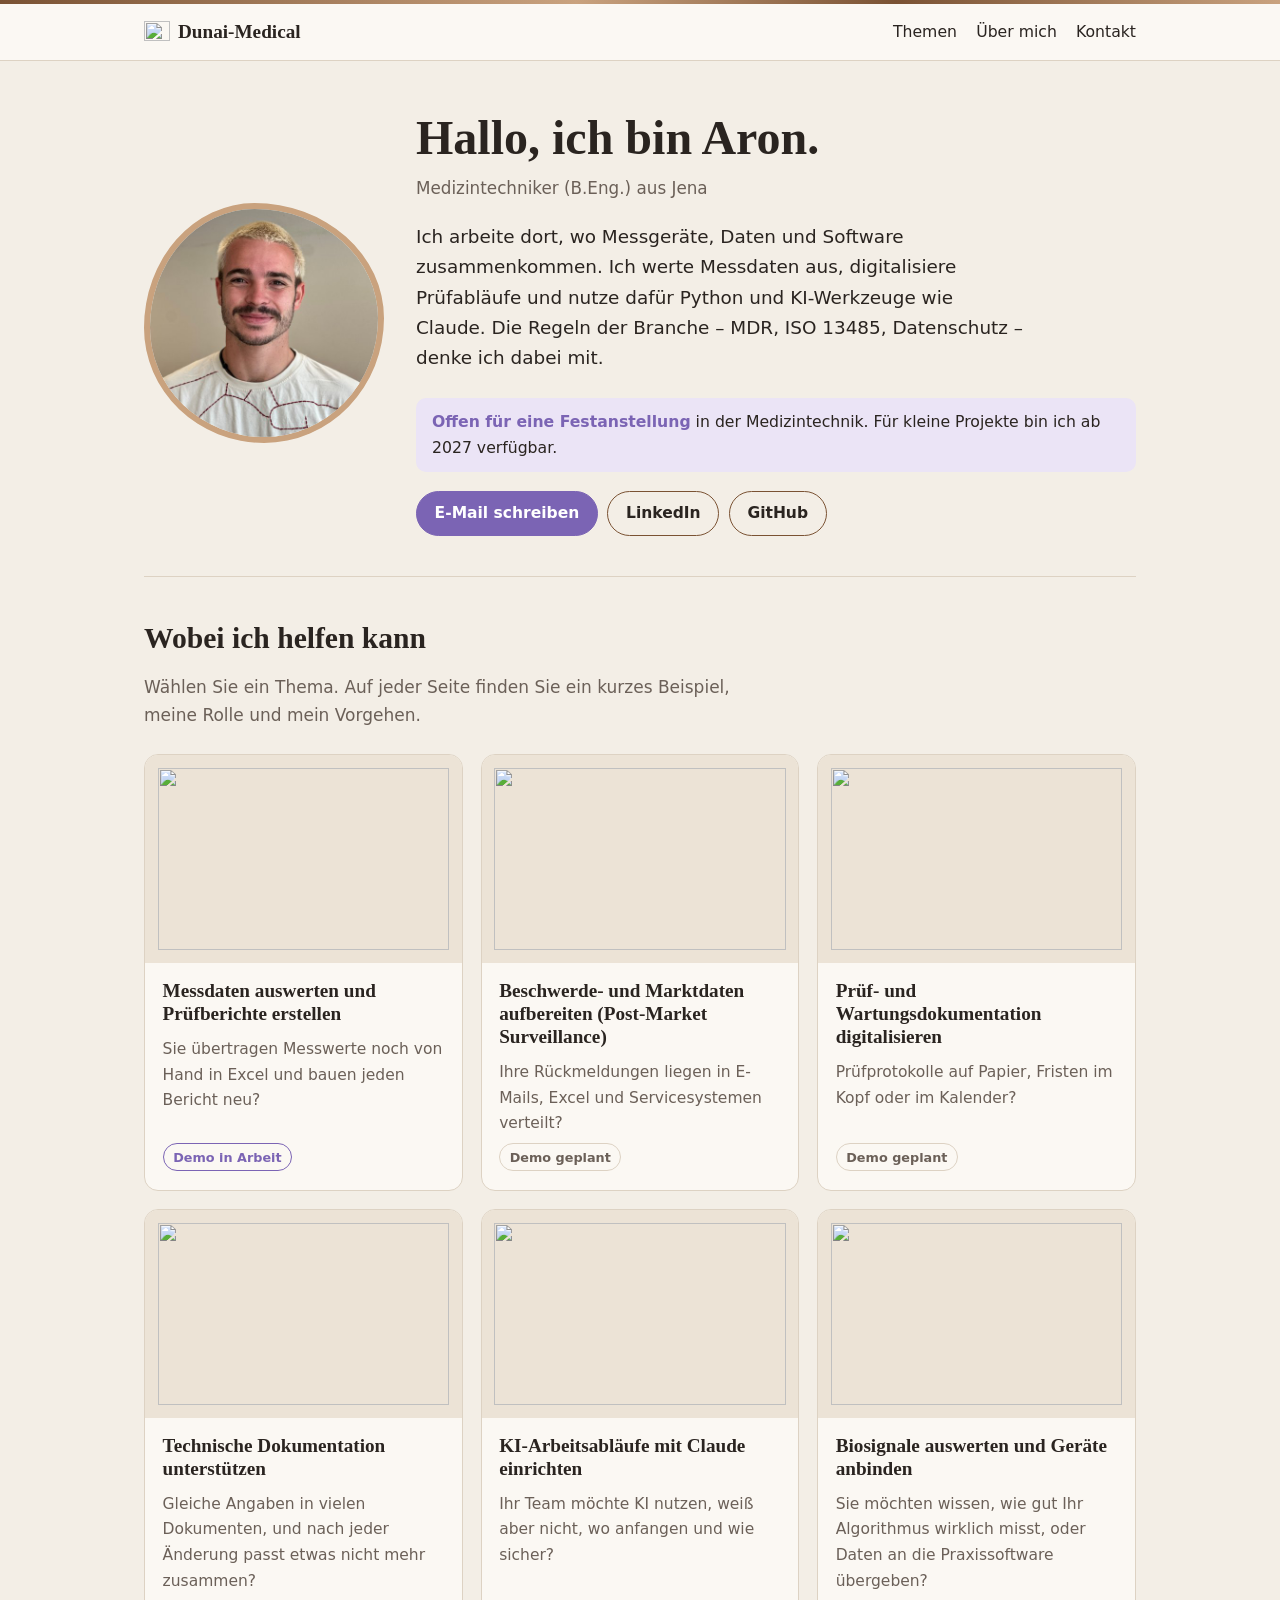
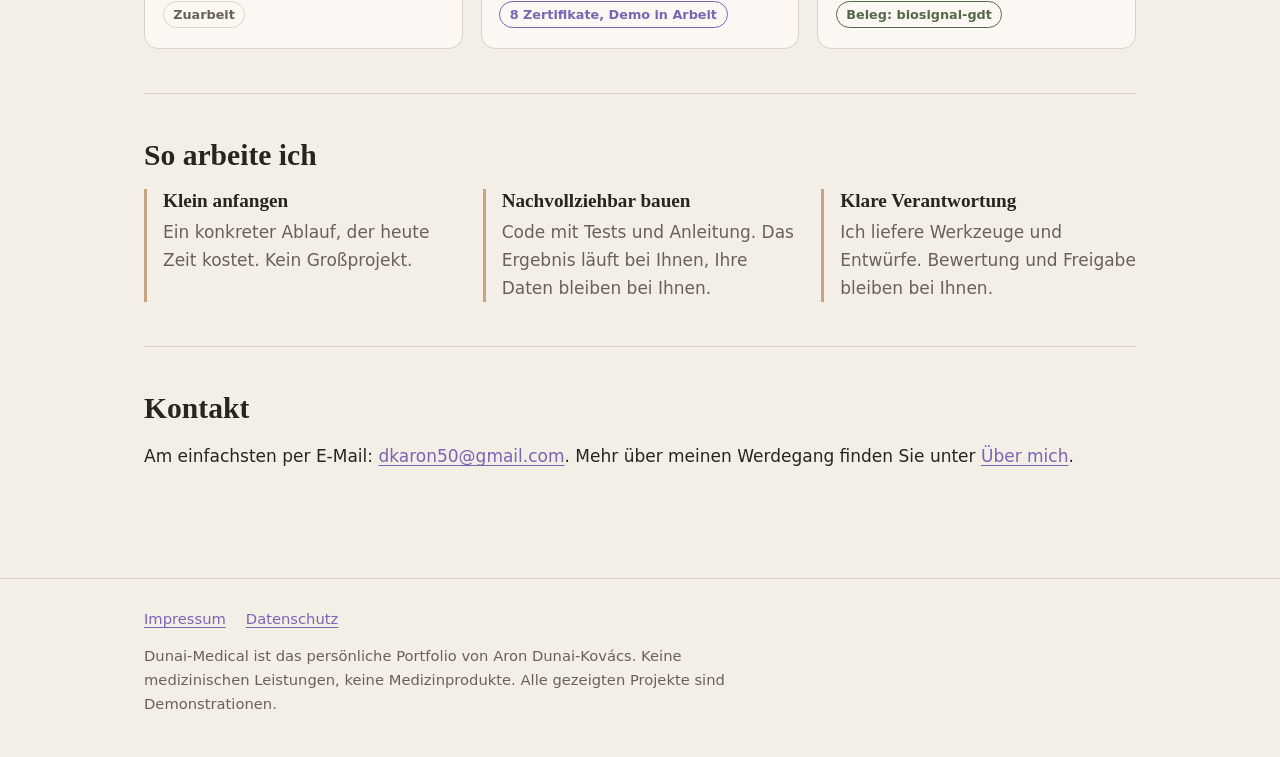
==== index.html @ de385386 "Add files via upload" ====
<!doctype html>
<html lang="de">
<head>
<meta charset="utf-8">
<meta name="viewport" content="width=device-width, initial-scale=1">
<title>Dunai-Medical – Aron Dunai-Kovács, Medizintechniker</title>
<meta name="description" content="Aron Dunai-Kovács, Medizintechniker (B.Eng.) aus Jena: Messdaten, Prüfdokumentation, PMS-Daten und KI-Arbeitsabläufe mit Python und Claude.">
<link rel="icon" href="img/logo.svg" type="image/svg+xml">
<link rel="stylesheet" href="style.css">
</head>
<body>
<header class="topbar">
  <div class="wrap">
    <a class="brand" href="index.html"><img src="img/logo.svg" alt="" width="26" height="26">Dunai-Medical</a>
    <nav class="nav" aria-label="Hauptnavigation"><a href="index.html#themen">Themen</a><a href="ueber-mich.html">Über mich</a><a href="index.html#kontakt">Kontakt</a></nav>
  </div>
</header>
<main>
<div class="wrap">
  <section class="intro">
    <img class="portrait" src="profilfoto.jpg" alt="Porträt von Aron Dunai-Kovács" width="480" height="480">
    <div>
      <h1>Hallo, ich bin Aron.</h1>
      <p class="role">Medizintechniker (B.Eng.) aus Jena</p>
      <p class="lead">Ich arbeite dort, wo Messgeräte, Daten und Software zusammenkommen. Ich werte Messdaten aus, digitalisiere Prüfabläufe und nutze dafür Python und KI-Werkzeuge wie Claude. Die Regeln der Branche – MDR, ISO&nbsp;13485, Datenschutz – denke ich dabei mit.</p>
      <p class="availability"><strong>Offen für eine Festanstellung</strong> in der Medizintechnik. Für kleine Projekte bin ich ab 2027 verfügbar.</p>
      <ul class="buttons">
        <li><a class="btn primary" href="mailto:dkaron50@gmail.com">E-Mail schreiben</a></li>
        <li><a class="btn" href="https://www.linkedin.com/in/aron-dunai-kov%C3%A1cs-16ba5930b">LinkedIn</a></li>
        <li><a class="btn" href="https://github.com/Aronarii">GitHub</a></li>
      </ul>
    </div>
  </section>

  <section class="block" id="themen">
    <h2>Wobei ich helfen kann</h2>
    <p class="section-lead">Wählen Sie ein Thema. Auf jeder Seite finden Sie ein kurzes Beispiel, meine Rolle und mein Vorgehen.</p>
    <ul class="topics">
      <li class="topic">
        <div class="art"><img src="img/messdaten.svg" alt="" width="320" height="200" loading="lazy"></div>
        <div class="body">
          <h3><a href="messdaten.html">Messdaten auswerten und Prüfberichte erstellen</a></h3>
          <p>Sie übertragen Messwerte noch von Hand in Excel und bauen jeden Bericht neu?</p>
          <span class="status wip">Demo in Arbeit</span>
        </div>
      </li>
      <li class="topic">
        <div class="art"><img src="img/pms.svg" alt="" width="320" height="200" loading="lazy"></div>
        <div class="body">
          <h3><a href="pms.html">Beschwerde- und Marktdaten aufbereiten (Post-Market Surveillance)</a></h3>
          <p>Ihre Rückmeldungen liegen in E-Mails, Excel und Servicesystemen verteilt?</p>
          <span class="status plan">Demo geplant</span>
        </div>
      </li>
      <li class="topic">
        <div class="art"><img src="img/pruefung.svg" alt="" width="320" height="200" loading="lazy"></div>
        <div class="body">
          <h3><a href="pruefung.html">Prüf- und Wartungsdokumentation digitalisieren</a></h3>
          <p>Prüfprotokolle auf Papier, Fristen im Kopf oder im Kalender?</p>
          <span class="status plan">Demo geplant</span>
        </div>
      </li>
      <li class="topic">
        <div class="art"><img src="img/technische-doku.svg" alt="" width="320" height="200" loading="lazy"></div>
        <div class="body">
          <h3><a href="technische-doku.html">Technische Dokumentation unterstützen</a></h3>
          <p>Gleiche Angaben in vielen Dokumenten, und nach jeder Änderung passt etwas nicht mehr zusammen?</p>
          <span class="status plan">Zuarbeit</span>
        </div>
      </li>
      <li class="topic">
        <div class="art"><img src="img/ki-ablaeufe.svg" alt="" width="320" height="200" loading="lazy"></div>
        <div class="body">
          <h3><a href="ki-ablaeufe.html">KI-Arbeitsabläufe mit Claude einrichten</a></h3>
          <p>Ihr Team möchte KI nutzen, weiß aber nicht, wo anfangen und wie sicher?</p>
          <span class="status wip">8 Zertifikate, Demo in Arbeit</span>
        </div>
      </li>
      <li class="topic">
        <div class="art"><img src="img/biosignale.svg" alt="" width="320" height="200" loading="lazy"></div>
        <div class="body">
          <h3><a href="biosignale.html">Biosignale auswerten und Geräte anbinden</a></h3>
          <p>Sie möchten wissen, wie gut Ihr Algorithmus wirklich misst, oder Daten an die Praxissoftware übergeben?</p>
          <span class="status done">Beleg: biosignal-gdt</span>
        </div>
      </li>
    </ul>
  </section>

  <section class="block">
    <h2>So arbeite ich</h2>
    <ul class="principles">
      <li><h3>Klein anfangen</h3><p>Ein konkreter Ablauf, der heute Zeit kostet. Kein Großprojekt.</p></li>
      <li><h3>Nachvollziehbar bauen</h3><p>Code mit Tests und Anleitung. Das Ergebnis läuft bei Ihnen, Ihre Daten bleiben bei Ihnen.</p></li>
      <li><h3>Klare Verantwortung</h3><p>Ich liefere Werkzeuge und Entwürfe. Bewertung und Freigabe bleiben bei Ihnen.</p></li>
    </ul>
  </section>

  <section class="block" id="kontakt">
    <h2>Kontakt</h2>
    <p>Am einfachsten per E-Mail: <a href="mailto:dkaron50@gmail.com">dkaron50@gmail.com</a>. Mehr über meinen Werdegang finden Sie unter <a href="ueber-mich.html">Über mich</a>.</p>
  </section>
</div>
</main>
<footer>
  <div class="wrap">
    <nav><a href="impressum.html">Impressum</a><a href="datenschutz.html">Datenschutz</a></nav>
    <p>Dunai-Medical ist das persönliche Portfolio von Aron Dunai-Kovács. Keine medizinischen Leistungen, keine Medizinprodukte. Alle gezeigten Projekte sind Demonstrationen.</p>
  </div>
</footer>
</body>
</html>
---- style.css ----
/* Dunai-Medical – Stylesheet. Holz, Natur, Flieder. Keine externen Schriften, keine Tracker. */
:root {
  --paper: #f3eee6;
  --surface: #fbf8f3;
  --ink: #2a2420;
  --muted: #6b6058;
  --rule: #ddd2c3;
  --wood: #7a5233;
  --oak: #c9a27e;
  --moss: #55684a;
  --lilac: #7b64b4;
  --lilac-soft: #ebe4f6;
  --tile: #ece3d6;
  --serif: "Iowan Old Style", "Palatino Linotype", Palatino, Charter, Georgia, serif;
  --sans: system-ui, -apple-system, "Segoe UI", Roboto, "Helvetica Neue", Arial, sans-serif;
}
@media (prefers-color-scheme: dark) {
  :root:not([data-theme="light"]) {
    --paper: #1d1916; --surface: #26211d; --ink: #efe8df; --muted: #b5a99d;
    --rule: #3a322b; --wood: #c9a27e; --oak: #8a6a4c; --moss: #95ab86;
    --lilac: #b9a6e6; --lilac-soft: #332a45; --tile: #e6dccd;
  }
}
:root[data-theme="dark"] {
  --paper: #1d1916; --surface: #26211d; --ink: #efe8df; --muted: #b5a99d;
  --rule: #3a322b; --wood: #c9a27e; --oak: #8a6a4c; --moss: #95ab86;
  --lilac: #b9a6e6; --lilac-soft: #332a45; --tile: #e6dccd;
}

* { box-sizing: border-box; }
html { -webkit-text-size-adjust: 100%; }
body { margin: 0; background: var(--paper); color: var(--ink); font: 1.0625rem/1.65 var(--sans); }
img, svg { max-width: 100%; height: auto; display: block; }
a { color: var(--lilac); text-underline-offset: 0.18em; }
a:hover { text-decoration-thickness: 2px; }
:focus-visible { outline: 2px solid var(--lilac); outline-offset: 3px; border-radius: 4px; }

.wrap { max-width: 64rem; margin: 0 auto; padding: 0 1rem; }
.narrow > * { max-width: 44rem; }

h1, h2, h3 { font-family: var(--serif); font-weight: 600; line-height: 1.2; color: var(--ink); }
h1 { font-size: clamp(2rem, 5.5vw, 3rem); margin: 0 0 0.5rem; }
h2 { font-size: clamp(1.45rem, 3.5vw, 1.85rem); margin: 0 0 1rem; }
h3 { font-size: 1.2rem; margin: 0 0 0.35rem; }
p { margin: 0 0 1rem; }

/* Kopfzeile: schmale Holzleiste */
.topbar { border-bottom: 1px solid var(--rule); background: var(--surface); position: relative; }
.topbar::before { content: ""; position: absolute; inset: 0 0 auto 0; height: 4px;
  background: linear-gradient(90deg, var(--wood), var(--oak) 45%, var(--wood) 70%, var(--oak)); }
.topbar .wrap { display: flex; align-items: center; justify-content: space-between; gap: 1rem; padding-top: 1rem; padding-bottom: 0.8rem; flex-wrap: wrap; }
.brand { font-family: var(--serif); font-size: 1.2rem; font-weight: 600; color: var(--ink); text-decoration: none; display: flex; align-items: center; gap: 0.5rem; }
.brand svg { width: 1.6rem; height: 1.6rem; }
.nav { display: flex; gap: 1.2rem; flex-wrap: wrap; }
.nav a { color: var(--ink); text-decoration: none; font-size: 0.98rem; }
.nav a:hover, .nav a[aria-current="page"] { color: var(--lilac); text-decoration: underline; }

/* Startseite: Vorstellung */
.intro { display: grid; gap: 2rem; align-items: center; padding: 3rem 0 2.5rem; }
@media (min-width: 46rem) { .intro { grid-template-columns: 15rem 1fr; } }
.portrait { width: 15rem; max-width: 70vw; aspect-ratio: 1; object-fit: cover;
  border-radius: 46% 54% 50% 50% / 52% 48% 52% 48%; border: 6px solid var(--oak); background: var(--tile); }
.role { color: var(--muted); font-size: 1.05rem; margin-bottom: 1.2rem; }
.lead { font-size: 1.15rem; max-width: 38rem; }
.availability { display: inline-block; background: var(--lilac-soft); color: var(--ink); border-radius: 10px; padding: 0.7rem 1rem; margin: 0.5rem 0 1.2rem; font-size: 0.98rem; }
.availability strong { color: var(--lilac); }
.buttons { display: flex; flex-wrap: wrap; gap: 0.6rem; margin: 0; padding: 0; list-style: none; }
.btn { display: inline-block; padding: 0.55rem 1.1rem; border-radius: 999px; border: 1.5px solid var(--wood); color: var(--ink); text-decoration: none; font-weight: 600; font-size: 0.97rem; }
.btn:hover { background: var(--surface); }
.btn.primary { background: var(--lilac); border-color: var(--lilac); color: #fff; }
.btn.primary:hover { filter: brightness(1.08); }
@media (prefers-color-scheme: dark) { :root:not([data-theme="light"]) .btn.primary { color: #1d1916; } }

section.block { padding: 2.75rem 0; border-top: 1px solid var(--rule); }
.section-lead { color: var(--muted); max-width: 40rem; margin-bottom: 1.6rem; }

/* Themenauswahl */
.topics { display: grid; gap: 1.1rem; grid-template-columns: 1fr; list-style: none; margin: 0; padding: 0; }
@media (min-width: 38rem) { .topics { grid-template-columns: 1fr 1fr; } }
@media (min-width: 60rem) { .topics { grid-template-columns: 1fr 1fr 1fr; } }
.topic { background: var(--surface); border: 1px solid var(--rule); border-radius: 14px; overflow: hidden; display: flex; flex-direction: column; transition: border-color .15s; }
.topic:hover { border-color: var(--lilac); }
.topic .art { background: var(--tile); aspect-ratio: 16 / 10; display: grid; place-items: center; padding: 0.8rem; }
.topic .art img { width: 100%; height: 100%; object-fit: contain; }
.topic .body { padding: 1rem 1.1rem 1.2rem; display: flex; flex-direction: column; gap: 0.4rem; flex: 1; }
.topic h3 a { color: var(--ink); text-decoration: none; }
.topic h3 a::after { content: ""; position: absolute; inset: 0; }
.topic { position: relative; }
.topic p { margin: 0; color: var(--muted); font-size: 0.97rem; }
.status { align-self: flex-start; margin-top: auto; font-size: 0.8rem; font-weight: 600; padding: 0.15rem 0.6rem; border-radius: 999px; border: 1px solid var(--rule); color: var(--muted); }
.status.done { border-color: var(--moss); color: var(--moss); }
.status.wip { border-color: var(--lilac); color: var(--lilac); }

/* Arbeitsweise */
.principles { display: grid; gap: 1.5rem; grid-template-columns: 1fr; margin: 0; padding: 0; list-style: none; }
@media (min-width: 46rem) { .principles { grid-template-columns: repeat(3, 1fr); } }
.principles li { border-left: 3px solid var(--oak); padding-left: 1rem; }
.principles p { color: var(--muted); margin: 0; }

/* Themenseite */
.back { display: inline-block; margin: 1.5rem 0 0; font-size: 0.95rem; }
.topic-hero { display: grid; gap: 1.75rem; align-items: center; padding: 1.5rem 0 2.5rem; }
@media (min-width: 46rem) { .topic-hero { grid-template-columns: 1.1fr 1fr; } }
.topic-hero .art { background: var(--tile); border-radius: 18px; padding: 1.25rem; }
.signs { list-style: none; margin: 0; padding: 0; display: grid; gap: 0.55rem; }
.signs li { padding-left: 1.8rem; position: relative; }
.signs li::before { content: ""; position: absolute; left: 0; top: 0.45em; width: 1rem; height: 1rem; border-radius: 4px; border: 2px solid var(--lilac); }
.scenario { background: var(--surface); border: 1px solid var(--rule); border-radius: 14px; padding: 1.4rem 1.5rem; position: relative; }
.scenario::before { content: ""; position: absolute; left: 0; top: 1.2rem; bottom: 1.2rem; width: 4px; border-radius: 0 4px 4px 0; background: var(--oak); }
.scenario .tag { font-size: 0.85rem; color: var(--muted); margin-bottom: 0.4rem; display: block; }
.scenario h3 { margin-top: 1rem; font-size: 1.05rem; }
.scenario h3:first-of-type { margin-top: 0.2rem; }
.steps { margin: 0; padding-left: 1.4rem; }
.steps li { margin-bottom: 0.7rem; padding-left: 0.3rem; }
.steps li::marker { color: var(--wood); font-family: var(--serif); font-weight: 600; }
.split { display: grid; gap: 1.5rem; }
@media (min-width: 46rem) { .split { grid-template-columns: 1fr 1fr; } }
.box { background: var(--surface); border: 1px solid var(--rule); border-radius: 14px; padding: 1.2rem 1.3rem; }
.box ul { margin: 0; padding-left: 1.2rem; }
.box li { margin-bottom: 0.35rem; }
.box.yours { background: var(--lilac-soft); border-color: transparent; }
.figures { display: flex; flex-wrap: wrap; gap: 1.5rem 2.5rem; margin: 1rem 0; }
.figures strong { display: block; font-family: var(--serif); font-size: 2rem; color: var(--moss); line-height: 1.1; }
.figures span { font-size: 0.9rem; color: var(--muted); }
.cta { background: var(--surface); border: 1px solid var(--rule); border-radius: 14px; padding: 1.4rem 1.5rem; display: flex; flex-wrap: wrap; align-items: center; justify-content: space-between; gap: 1rem; }
.cta p { margin: 0; max-width: 34rem; }

/* Über mich */
.timeline { list-style: none; margin: 0; padding: 0; }
.timeline li { display: grid; grid-template-columns: 7.5rem 1fr; gap: 1rem; padding: 0.85rem 0; border-bottom: 1px solid var(--rule); }
.timeline li:last-child { border-bottom: 0; }
.timeline time { color: var(--wood); font-variant-numeric: tabular-nums; font-size: 0.95rem; font-weight: 600; }
.timeline strong { display: block; }
.timeline span { color: var(--muted); font-size: 0.95rem; }
@media (max-width: 30rem) { .timeline li { grid-template-columns: 1fr; gap: 0.1rem; } }
.certs { columns: 1; padding-left: 1.2rem; margin: 0; }
@media (min-width: 46rem) { .certs { columns: 2; column-gap: 2.5rem; } }
.certs li { margin-bottom: 0.4rem; break-inside: avoid; }
.certs span { color: var(--muted); font-size: 0.9rem; }

/* Fußzeile */
footer { border-top: 1px solid var(--rule); margin-top: 3rem; padding: 1.75rem 0 2.5rem; font-size: 0.92rem; color: var(--muted); }
footer nav a { margin-right: 1.25rem; }
footer p { margin: 0.75rem 0 0; max-width: 40rem; }

/* Rechtsseiten */
.legal h1 { font-size: 2rem; margin-top: 2rem; }
.legal h2 { font-size: 1.25rem; margin-top: 2rem; }
.legal address { font-style: normal; margin-bottom: 1rem; }
.note { font-size: 0.92rem; color: var(--muted); }

@media (prefers-reduced-motion: reduce) { * { transition: none !important; } }
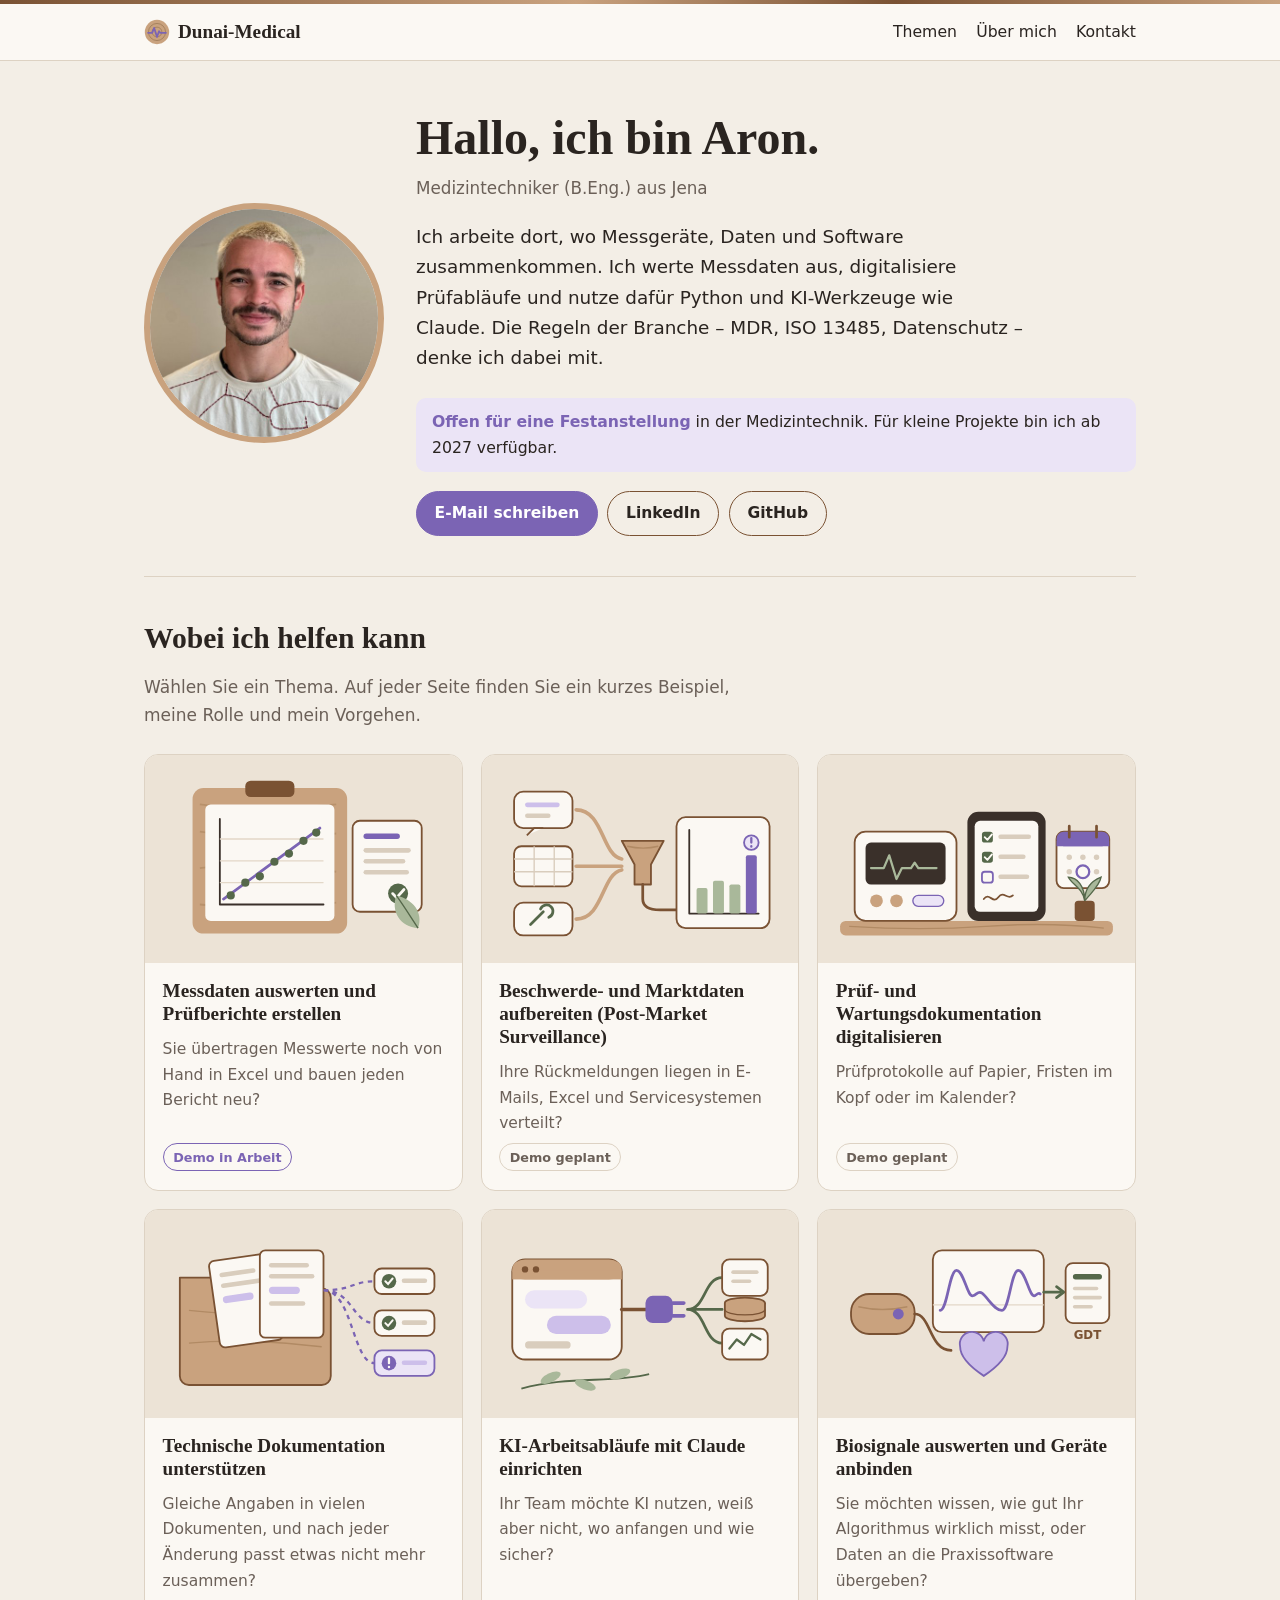
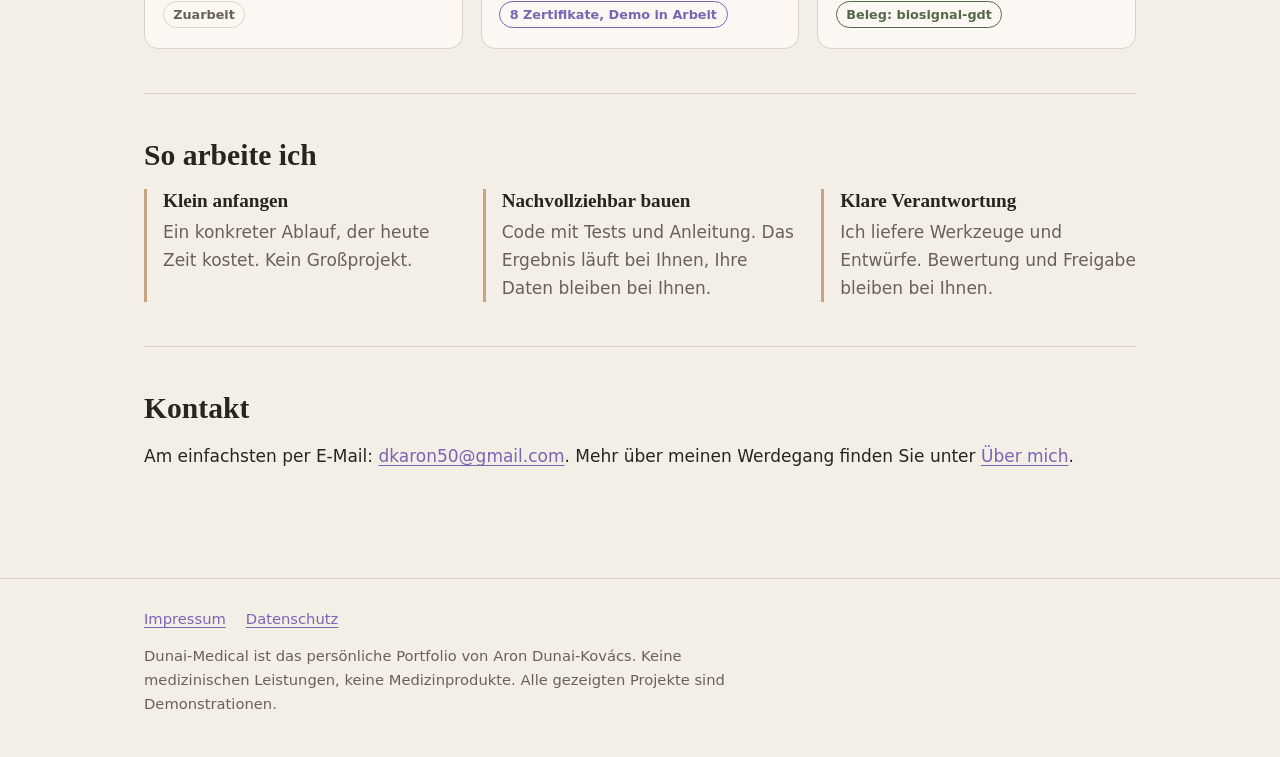
==== commit cc2a0804: "Add files via upload" ====
--- a/index.html
+++ b/index.html
@@ -5,13 +5,13 @@
 <meta name="viewport" content="width=device-width, initial-scale=1">
 <title>Dunai-Medical – Aron Dunai-Kovács, Medizintechniker</title>
 <meta name="description" content="Aron Dunai-Kovács, Medizintechniker (B.Eng.) aus Jena: Messdaten, Prüfdokumentation, PMS-Daten und KI-Arbeitsabläufe mit Python und Claude.">
-<link rel="icon" href="img/logo.svg" type="image/svg+xml">
+<link rel="icon" href="logo.svg" type="image/svg+xml">
 <link rel="stylesheet" href="style.css">
 </head>
 <body>
 <header class="topbar">
   <div class="wrap">
-    <a class="brand" href="index.html"><img src="img/logo.svg" alt="" width="26" height="26">Dunai-Medical</a>
+    <a class="brand" href="index.html"><img src="logo.svg" alt="" width="26" height="26">Dunai-Medical</a>
     <nav class="nav" aria-label="Hauptnavigation"><a href="index.html#themen">Themen</a><a href="ueber-mich.html">Über mich</a><a href="index.html#kontakt">Kontakt</a></nav>
   </div>
 </header>
@@ -37,7 +37,7 @@
     <p class="section-lead">Wählen Sie ein Thema. Auf jeder Seite finden Sie ein kurzes Beispiel, meine Rolle und mein Vorgehen.</p>
     <ul class="topics">
       <li class="topic">
-        <div class="art"><img src="img/messdaten.svg" alt="" width="320" height="200" loading="lazy"></div>
+        <div class="art"><img src="messdaten.svg" alt="" width="320" height="200" loading="lazy"></div>
         <div class="body">
           <h3><a href="messdaten.html">Messdaten auswerten und Prüfberichte erstellen</a></h3>
           <p>Sie übertragen Messwerte noch von Hand in Excel und bauen jeden Bericht neu?</p>
@@ -45,7 +45,7 @@
         </div>
       </li>
       <li class="topic">
-        <div class="art"><img src="img/pms.svg" alt="" width="320" height="200" loading="lazy"></div>
+        <div class="art"><img src="pms.svg" alt="" width="320" height="200" loading="lazy"></div>
         <div class="body">
           <h3><a href="pms.html">Beschwerde- und Marktdaten aufbereiten (Post-Market Surveillance)</a></h3>
           <p>Ihre Rückmeldungen liegen in E-Mails, Excel und Servicesystemen verteilt?</p>
@@ -53,7 +53,7 @@
         </div>
       </li>
       <li class="topic">
-        <div class="art"><img src="img/pruefung.svg" alt="" width="320" height="200" loading="lazy"></div>
+        <div class="art"><img src="pruefung.svg" alt="" width="320" height="200" loading="lazy"></div>
         <div class="body">
           <h3><a href="pruefung.html">Prüf- und Wartungsdokumentation digitalisieren</a></h3>
           <p>Prüfprotokolle auf Papier, Fristen im Kopf oder im Kalender?</p>
@@ -61,7 +61,7 @@
         </div>
       </li>
       <li class="topic">
-        <div class="art"><img src="img/technische-doku.svg" alt="" width="320" height="200" loading="lazy"></div>
+        <div class="art"><img src="technische-doku.svg" alt="" width="320" height="200" loading="lazy"></div>
         <div class="body">
           <h3><a href="technische-doku.html">Technische Dokumentation unterstützen</a></h3>
           <p>Gleiche Angaben in vielen Dokumenten, und nach jeder Änderung passt etwas nicht mehr zusammen?</p>
@@ -69,7 +69,7 @@
         </div>
       </li>
       <li class="topic">
-        <div class="art"><img src="img/ki-ablaeufe.svg" alt="" width="320" height="200" loading="lazy"></div>
+        <div class="art"><img src="ki-ablaeufe.svg" alt="" width="320" height="200" loading="lazy"></div>
         <div class="body">
           <h3><a href="ki-ablaeufe.html">KI-Arbeitsabläufe mit Claude einrichten</a></h3>
           <p>Ihr Team möchte KI nutzen, weiß aber nicht, wo anfangen und wie sicher?</p>
@@ -77,7 +77,7 @@
         </div>
       </li>
       <li class="topic">
-        <div class="art"><img src="img/biosignale.svg" alt="" width="320" height="200" loading="lazy"></div>
+        <div class="art"><img src="biosignale.svg" alt="" width="320" height="200" loading="lazy"></div>
         <div class="body">
           <h3><a href="biosignale.html">Biosignale auswerten und Geräte anbinden</a></h3>
           <p>Sie möchten wissen, wie gut Ihr Algorithmus wirklich misst, oder Daten an die Praxissoftware übergeben?</p>
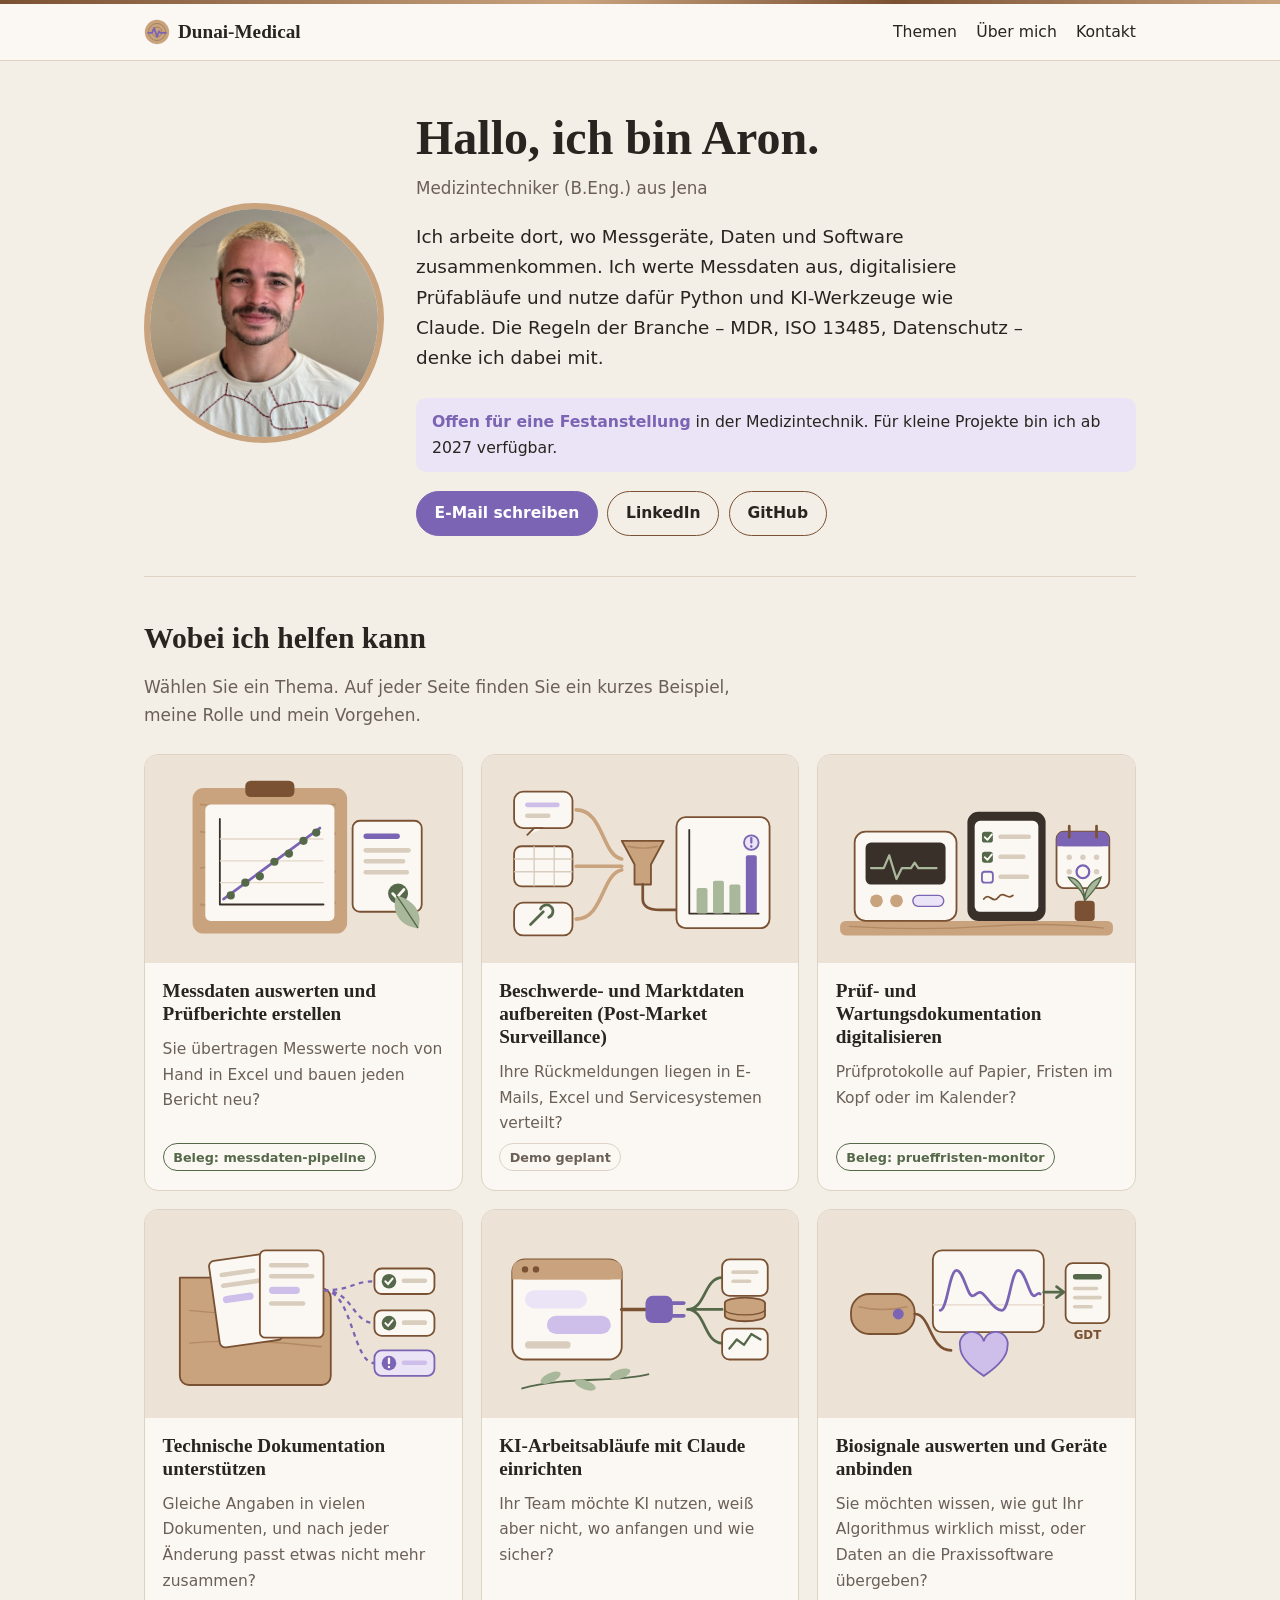
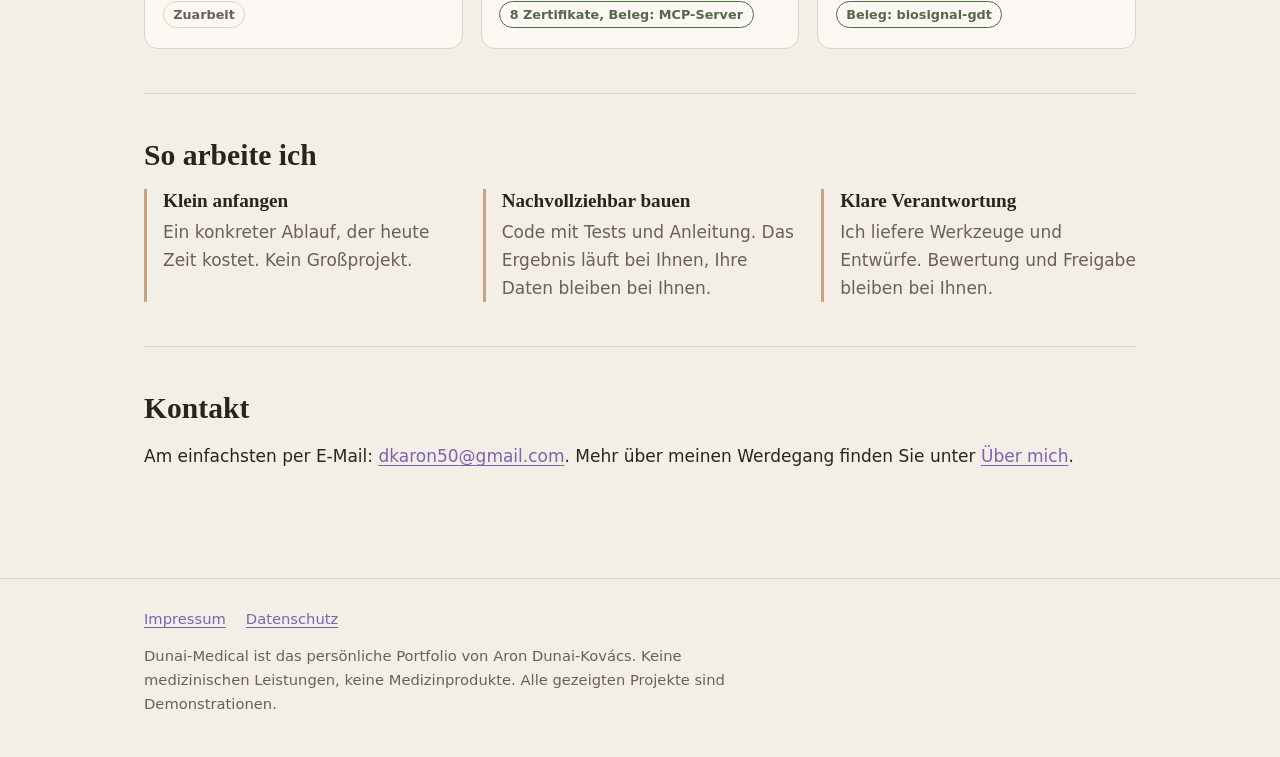
==== commit a85eea7f: "Fallstudien Messdaten-Pipeline, MCP-Server und Prüffristen-Monitor; Status auf Beleg" ====
--- a/index.html
+++ b/index.html
@@ -41,7 +41,7 @@
         <div class="body">
           <h3><a href="messdaten.html">Messdaten auswerten und Prüfberichte erstellen</a></h3>
           <p>Sie übertragen Messwerte noch von Hand in Excel und bauen jeden Bericht neu?</p>
-          <span class="status wip">Demo in Arbeit</span>
+          <span class="status done">Beleg: messdaten-pipeline</span>
         </div>
       </li>
       <li class="topic">
@@ -57,7 +57,7 @@
         <div class="body">
           <h3><a href="pruefung.html">Prüf- und Wartungsdokumentation digitalisieren</a></h3>
           <p>Prüfprotokolle auf Papier, Fristen im Kopf oder im Kalender?</p>
-          <span class="status plan">Demo geplant</span>
+          <span class="status done">Beleg: prueffristen-monitor</span>
         </div>
       </li>
       <li class="topic">
@@ -73,7 +73,7 @@
         <div class="body">
           <h3><a href="ki-ablaeufe.html">KI-Arbeitsabläufe mit Claude einrichten</a></h3>
           <p>Ihr Team möchte KI nutzen, weiß aber nicht, wo anfangen und wie sicher?</p>
-          <span class="status wip">8 Zertifikate, Demo in Arbeit</span>
+          <span class="status done">8 Zertifikate, Beleg: MCP-Server</span>
         </div>
       </li>
       <li class="topic">
